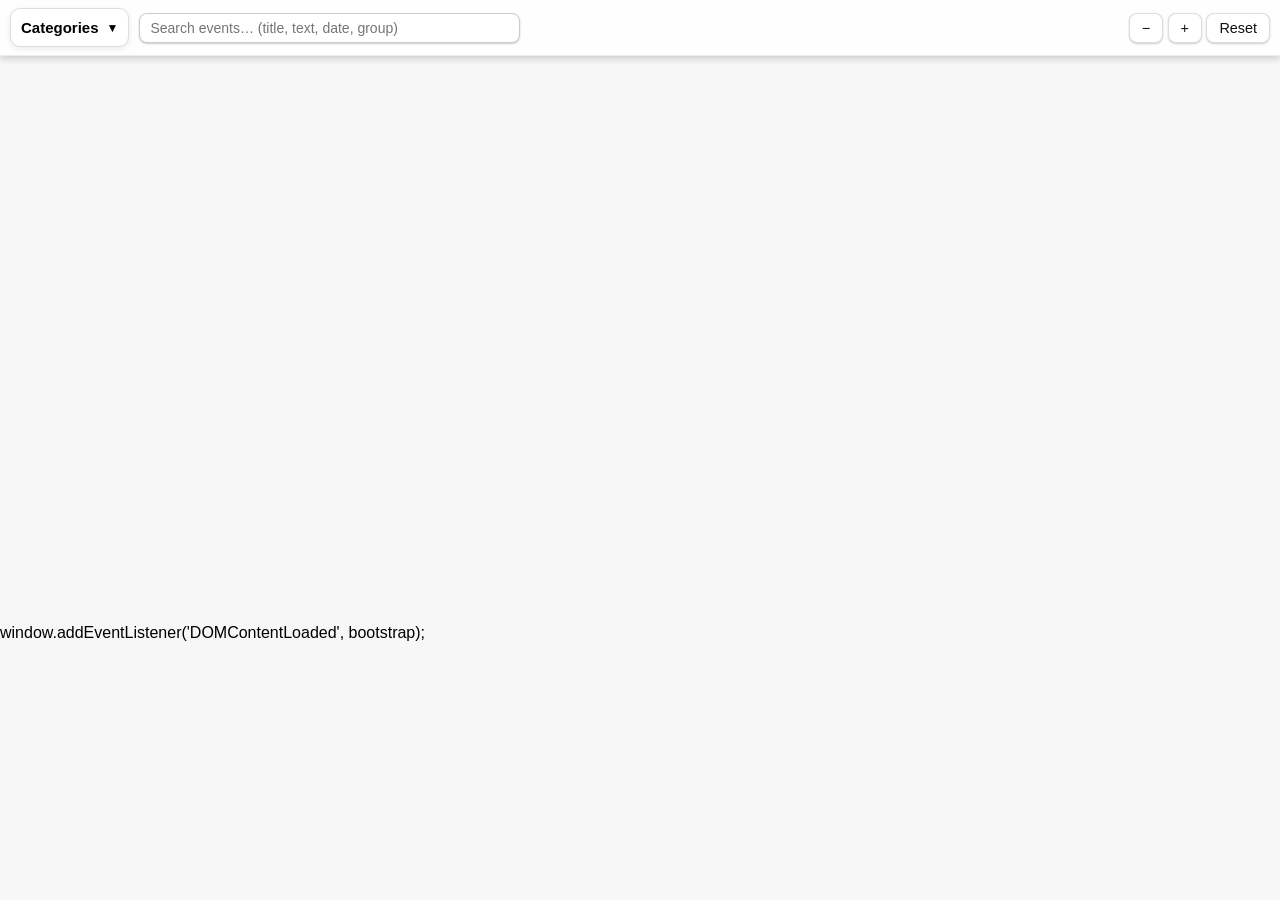
==== index.html @ 0591e359 "Update index.html" ====
<!doctype html>
<html lang="en">
<head>
  <meta charset="utf-8" />
  <title>History Timeline</title>
  <meta name="viewport" content="width=device-width, initial-scale=1" />
  <!-- Styles -->
 <link rel="stylesheet" href="style.css?v=6-patch5">
</head>
<body>

  <div id="timelineContainer">
    <!-- Toolbar sitting over the canvas -->
    <div class="timelineToolbar">
      <!-- Legend drop-down (controlled via JS as a fixed popover) -->
      <details class="legend-panel">
        <summary>Categories</summary>
        <div class="legend-content">
          <input id="legendSearch" type="text" placeholder="Filter categories…" />
          <div id="legend"></div>
        </div>
      </details>

      <!-- Search across events -->
      <input id="eventSearch" class="toolbarSearch" type="text"
             placeholder="Search events… (title, text, date, group)" />

      <div class="toolbarSpacer"></div>

      <!-- Zoom controls -->
      <div class="zoomGroup">
        <button id="zoomOut" class="ghost" aria-label="Zoom out">−</button>
        <button id="zoomIn" class="ghost" aria-label="Zoom in">+</button>
        <button id="resetZoom" class="ghost" aria-label="Reset">Reset</button>
      </div>
    </div>

    <!-- Main timeline canvas -->
    <canvas id="timelineCanvas"></canvas>
  </div>

  <!-- Event details panel -->
  <div id="detailsPanel" class="details hidden" aria-live="polite" aria-label="Event details">
    <button id="detailsClose" class="close" aria-label="Close">×</button>
    <div id="detailsContent"></div>
  </div>

  <!-- Hover tooltip (hidden by default) -->
  <div id="hoverTooltip" class="hoverTooltip" role="tooltip" aria-hidden="true"></div>

  <!-- Categories popover controller (fixed overlay for Edge + Android Chrome) -->
  <script>
  (function () {
    const panel   = document.querySelector('.legend-panel');
    if (!panel) return;

    const summary = panel.querySelector('summary');
    const content = panel.querySelector('.legend-content');
    if (!summary || !content) return;

    // Position the fixed popover just below the summary
    function positionPopover() {
      if (!content.classList.contains('popover-show')) return;

      const rect = summary.getBoundingClientRect();
      const pad  = 6; // gap between summary and popover
      const left = Math.round(rect.left);
      const top  = Math.round(rect.bottom + pad);

      content.style.left = `${left}px`;
      content.style.top  = `${top}px`;
    }

    function showPopover() {
      content.classList.add('popover-show');
      positionPopover();
    }
    function hidePopover() {
      content.classList.remove('popover-show');
      // move off-screen to avoid accidental overlap
      content.style.left = '-9999px';
      content.style.top  = '-9999px';
    }

    // Prevent native <details> toggle; control ourselves
    function toggleHandler(e) {
      e.preventDefault();
      e.stopPropagation();
      if (content.classList.contains('popover-show')) hidePopover();
      else showPopover();
    }

    // Use pointerdown for touch + mouse (Android Chrome friendly)
    summary.addEventListener('pointerdown', toggleHandler);
    // Also prevent native click toggling of <details>
    summary.addEventListener('click', (e) => { e.preventDefault(); e.stopPropagation(); });

    // Keep the popover anchored on scroll/resize
    const reposition = () => { positionPopover(); };
    window.addEventListener('scroll', reposition, { passive: true });
    window.addEventListener('resize', reposition);

    // Close when clicking outside the panel or the popover
    document.addEventListener('pointerdown', (e) => {
      if (!content.classList.contains('popover-show')) return;
      const inside = panel.contains(e.target) || content.contains(e.target);
      if (!inside) hidePopover();
    });

    // Optional: close on Escape
    document.addEventListener('keydown', (e) => {
      if (e.key === 'Escape' && content.classList.contains('popover-show')) {
        hidePopover();
      }
    });
  })
    
</script>
<script src="timeline.js?v=6-patch5"></script>
<script>
  async function bootstrap() {
    initScaleAndPan();
    events = await loadCsv('./timeline-data.csv?v=' + ASSET_VERSION);
    buildLegend();
    draw();
  }
  window.addEventListener('DOMContentLoaded', bootstrap);
</script>


window.addEventListener('DOMContentLoaded', bootstrap);

  </script>

</body>
---- style.css ----
/* ===========================
   Base variables & document
   =========================== */
:root {
  --bg:#f7f7f7;
  --ink:#000;
  --chip:#fff;
  --chip-b:#0001;
  --shadow:#0003;
  --accent:#222;
}

html, body { height:100%; }
body {
  margin: 0;
  background: var(--bg);
  font-family: Arial, sans-serif;
  color: var(--ink);
}

/* ===========================
   Layout containers
   =========================== */
#timelineContainer {
  position: relative;
  width: 100%;
  overflow: hidden;
}

/* Toolbar sitting over the canvas */
.timelineToolbar {
  position: absolute;      /* sits above the canvas */
  top: 0;
  left: 0;
  right: 0;
  display: flex;
  gap: 10px;
  align-items: center;
  padding: 8px 10px;
  background: rgba(255,255,255,0.92);
  border-bottom: 1px solid #0001;
  box-shadow: 0 2px 8px var(--shadow);
  z-index: 5;              /* above canvas */
  overflow: visible;       /* allow popover to render above toolbar */
}

/* Push canvas down so the toolbar doesn't overlap its top */
#timelineCanvas {
  width: 100%;
  height: 560px;
  display: block;
  margin-top: 64px; /* adjust if your toolbar height changes */
}

/* ===========================
   Zoom controls & spacing
   =========================== */
.toolbarSpacer { flex: 1; }

.zoomGroup button.ghost {
  padding: 6px 12px;
  font-size: .9rem;
  border: 1px solid #0002;
  background: #fff;
  color: #111;
  border-radius: 8px;
  cursor: pointer;
  box-shadow: 0 1px 2px var(--shadow);
}
.zoomGroup button.ghost:hover { background: #f3f3f3; }

/* ===========================
   Legend (toolbar & popover)
   =========================== */

/* Toolbar legend strip (if used elsewhere; keep overflow hidden by default) */
.legend { overflow-x: hidden; }

/* Chip visual */
.legend .chip {
  display: inline-flex;
  align-items: center;
  gap: 6px;
  background: var(--chip);
  border: 1px solid var(--chip-b);
  border-radius: 16px;
  padding: 4px 10px;
  box-shadow: 0 1px 2px var(--shadow);
  cursor: pointer;
  user-select: none;
}
.legend .chip.inactive {
  opacity: .45;
  filter: grayscale(.2) saturate(.8);
  text-decoration: line-through;
}
.legend .swatch {
  width: 12px;
  height: 12px;
  border-radius: 50%;
  border: 1px solid #0003;
}

/* Legend panel (anchor + heading) */
.legend-panel {
  border: 1px solid #ddd;
  border-radius: 10px;
  background: #fff;
  box-shadow: 0 2px 6px rgba(0,0,0,0.08);
  max-width: 280px;
  font-family: sans-serif;

  /* anchor behavior */
  position: relative;
  display: inline-block;
  vertical-align: top;
}

.legend-panel summary {
  font-weight: 600;
  font-size: 15px;
  padding: 10px;
  cursor: pointer;
  list-style: none;

  display: inline-flex;
  align-items: center;
  gap: 8px;
  margin: 0;
}
/* down/up chevron for visual hint (optional, not functional) */
.legend-panel summary::after {
  content: "▼";
  float: right;
  font-size: 12px;
}
.legend-panel[open] summary::after { content: "▲"; }

/* Remove native markers to avoid layout quirks */
.legend-panel summary::-webkit-details-marker { display: none; }
.legend-panel summary::marker { display: none; }

/* Popover panel (fixed overlay; controlled by JS via .popover-show) */
.legend-content {
  position: fixed;    /* detach from flow to prevent toolbar reflow */
  top: -9999px;       /* off-screen until positioned by JS */
  left: -9999px;
  z-index: 2000;
  width: 280px;

  max-height: 240px;
  overflow-y: auto;
  overflow-x: hidden;

  background: #fff;
  border: 1px solid #ddd;
  border-radius: 10px;
  box-shadow: 0 8px 24px rgba(0,0,0,.18);
  padding: 8px;

  display: none;      /* shown only when .popover-show is toggled */
}

/* Shown by JS controller */
.legend-content.popover-show { display: block; }

/* Neutralize native <details open> since we control the panel ourselves */
.legend-panel[open] .legend-content {
  display: none !important;
}

/* One-column list inside the popover */
#legendSearch {
  width: 100%;
  padding: 6px 8px;
  border-radius: 6px;
  border: 1px solid #ccc;
  margin-bottom: 8px;
  font-size: 14px;
}
.legend-content #legend {
  display: flex !important;
  flex-direction: column !important;
  flex-wrap: nowrap !important;

  /* Ensure the inner list does NOT create its own scrollbars */
  overflow: visible !important;
  max-height: none !important;
  max-width: 100% !important;
}
.legend-content .chip {
  width: 100%;
  box-sizing: border-box;
  white-space: normal;   /* wrap long labels */
}
.chip .swatch { margin-right: 8px; }
.chip .chip-icon { margin-right: 8px; }

/* ===========================
   Event details panel
   =========================== */
.details {
  position: fixed;
  right: 12px;
  top: 70px;
  width: min(360px, 92vw);
  max-height: calc(100vh - 100px);
  overflow: auto;
  background: #fff;
  border: 1px solid #0001;
  border-radius: 10px;
  box-shadow: 0 10px 24px var(--shadow);
  padding: 14px 16px 18px;
  z-index: 20; /* above canvas & toolbar */
}
.details.hidden { display: none; }
.details .close {
  position: absolute;
  top: 6px;
  right: 8px;
  width: 28px;
  height: 28px;
  border: none;
  border-radius: 50%;
  background: #f2f2f2;
  cursor: pointer;
  font-size: 18px;
  line-height: 28px;
}
.details h3 { margin: 4px 0 8px; font-size: 1.05rem; }
.details .meta { color: #555; font-size: 0.9rem; margin-bottom: 10px; }
.details .media img {
  width: 100%;
  height: auto;
  border-radius: 8px;
  box-shadow: 0 2px 8px #0002;
}

/* ===========================
   Bottom slider bar (if used)
   =========================== */
.panSliderBar {
  position: fixed;
  left: 0; right: 0; bottom: 0;
  padding: 10px 16px;
  background: rgba(255,255,255,.92);
  border-top: 1px solid #0002;
  box-shadow: 0 -6px 18px var(--shadow);
  display: flex;
  align-items: center;
  gap: 12px;
  z-index: 15;
}
.panSliderBar .panLabel { font-size: .9rem; }
#panSlider { flex: 1; height: 24px; }
.panValue { min-width: 80px; text-align: right; font-weight: 600; color: #111; }

/* ===========================
   Hover tooltip
   =========================== */
.hoverTooltip {
  position: fixed;
  z-index: 40;
  pointer-events: none;
  background: #111;
  color: #fff;
  font: 12px/1.4 sans-serif;
  padding: 6px 8px;
  border-radius: 6px;
  box-shadow: 0 6px 18px rgba(0,0,0,.22);
  transform: translate(-50%, -120%); /* sit above cursor */
  opacity: 0;                         /* default: hidden */
  transition: opacity .12s ease;
}
.hoverTooltip.show { opacity: 1; }

/* ===========================
   Responsive
   =========================== */
.toolbarSearch {
  width: clamp(220px, 28vw, 360px);
  padding: 6px 10px;
  border-radius: 8px;
  border: 1px solid #ccc;
  background: #fff;
  font-size: 14px;
  box-shadow: 0 1px 2px var(--shadow);
}
@media (max-width: 700px) {
  .toolbarSearch {
    width: min(54vw, 280px);
  }
}

/* Small screens: (close properly; add overrides if needed) */
@media (max-width: 480px) {
  /* You can add tighter paddings, reduced max-heights, etc., here. */
}

/* ===========================
   Optional: Floating reset button (if you keep it)
   =========================== */
.resetFloating {
  position: fixed;
  top: 10px;
  right: 12px;
  z-index: 30; /* above toolbar/details */
  padding: 6px 12px;
  font-size: .9rem;
  border: 1px solid #0002;
  border-radius: 8px;
  background: #fff;
  color: #111;
  box-shadow: 0  2px 8px var(--shadow);
  cursor: pointer;
}
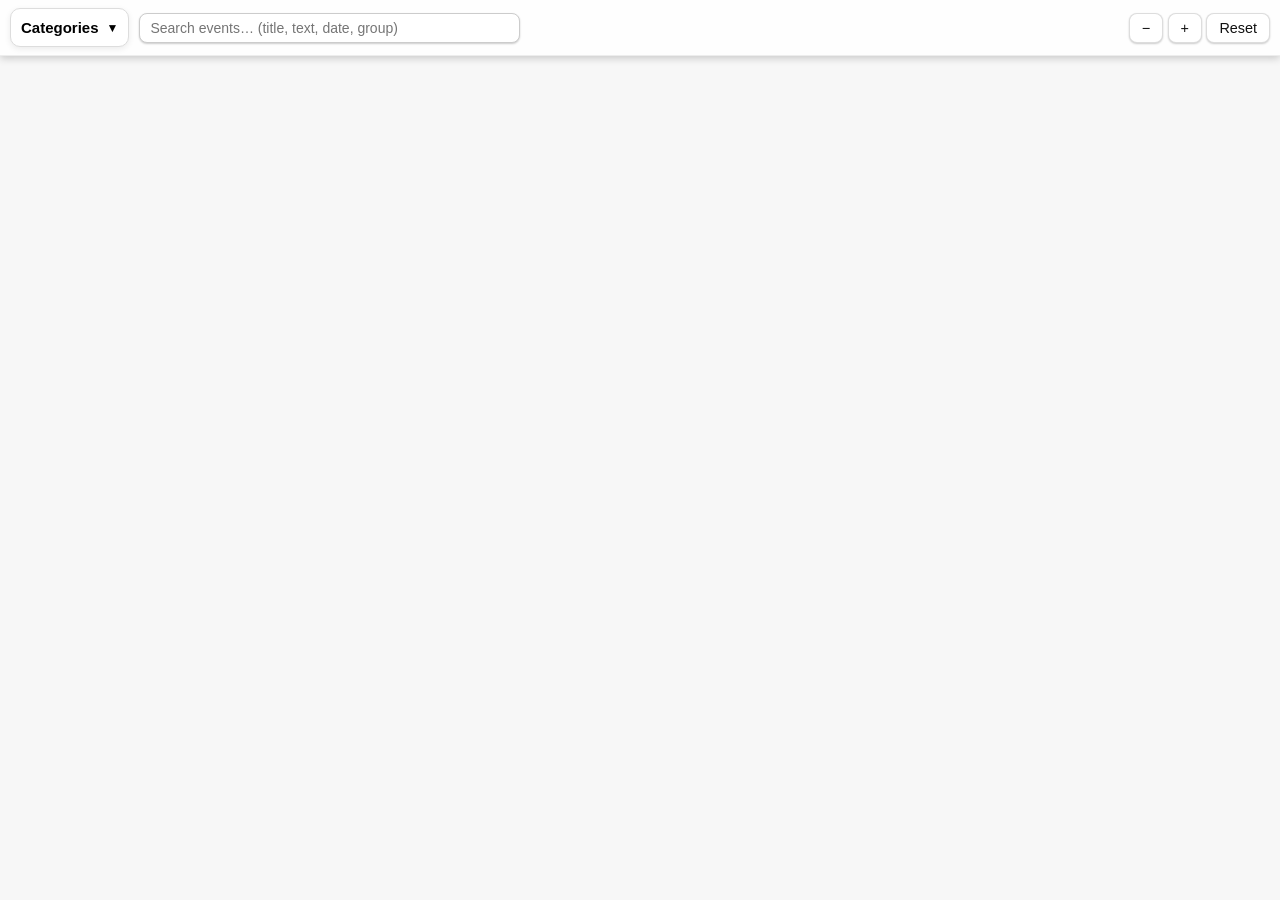
==== commit 30325479: "Update index.html" ====
--- a/index.html
+++ b/index.html
@@ -114,7 +114,7 @@
         hidePopover();
       }
     });
-  })
+  })();
     
 </script>
 <script src="timeline.js?v=6-patch5"></script>
@@ -128,10 +128,5 @@
   window.addEventListener('DOMContentLoaded', bootstrap);
 </script>
 
-
-window.addEventListener('DOMContentLoaded', bootstrap);
-
-  </script>
-
 </body>
 
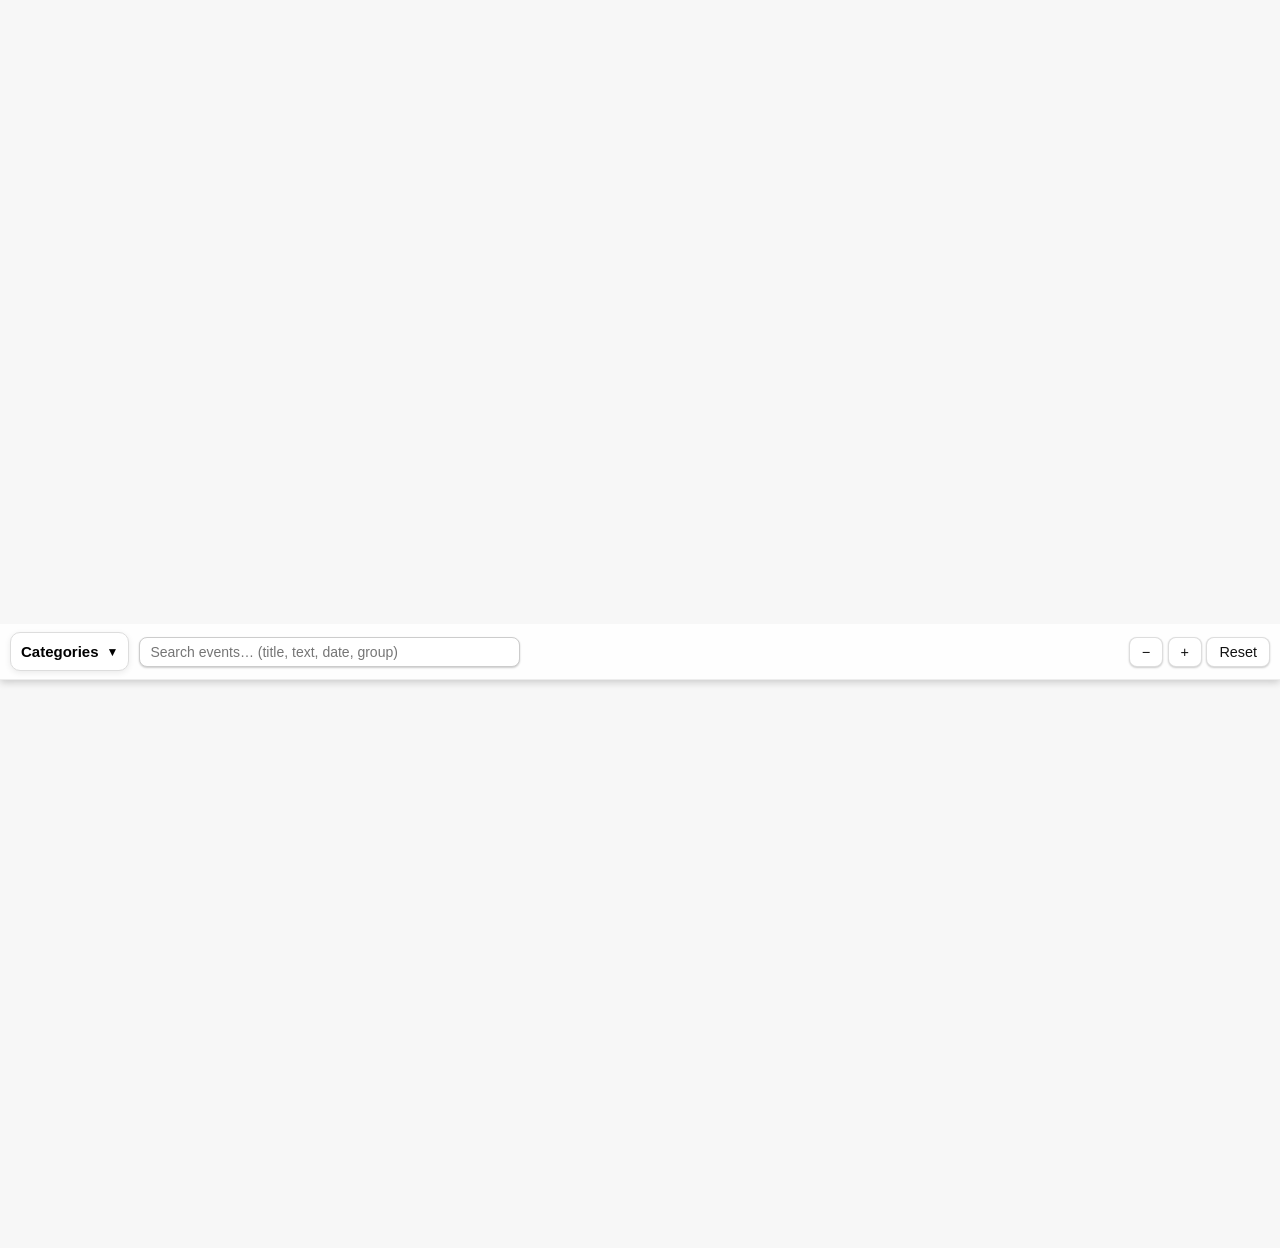
==== commit 07a62b2f: "Update index.html" ====
--- a/index.html
+++ b/index.html
@@ -6,9 +6,12 @@
   <title>History Timeline</title>
   <meta name="viewport" content="width=device-width, initial-scale=1" />
   <!-- Styles -->
- <link rel="stylesheet" href="style.css?v=6-patch5">
+ <link rel="stylesheet" href="./style.css?v=6-patch5">
 </head>
 <body>
+
+<canvas id="timelineCanvas"
+        style="width:100%; height:560px; display:block; margin-top:64px;"></canvas>
 
   <div id="timelineContainer">
     <!-- Toolbar sitting over the canvas -->
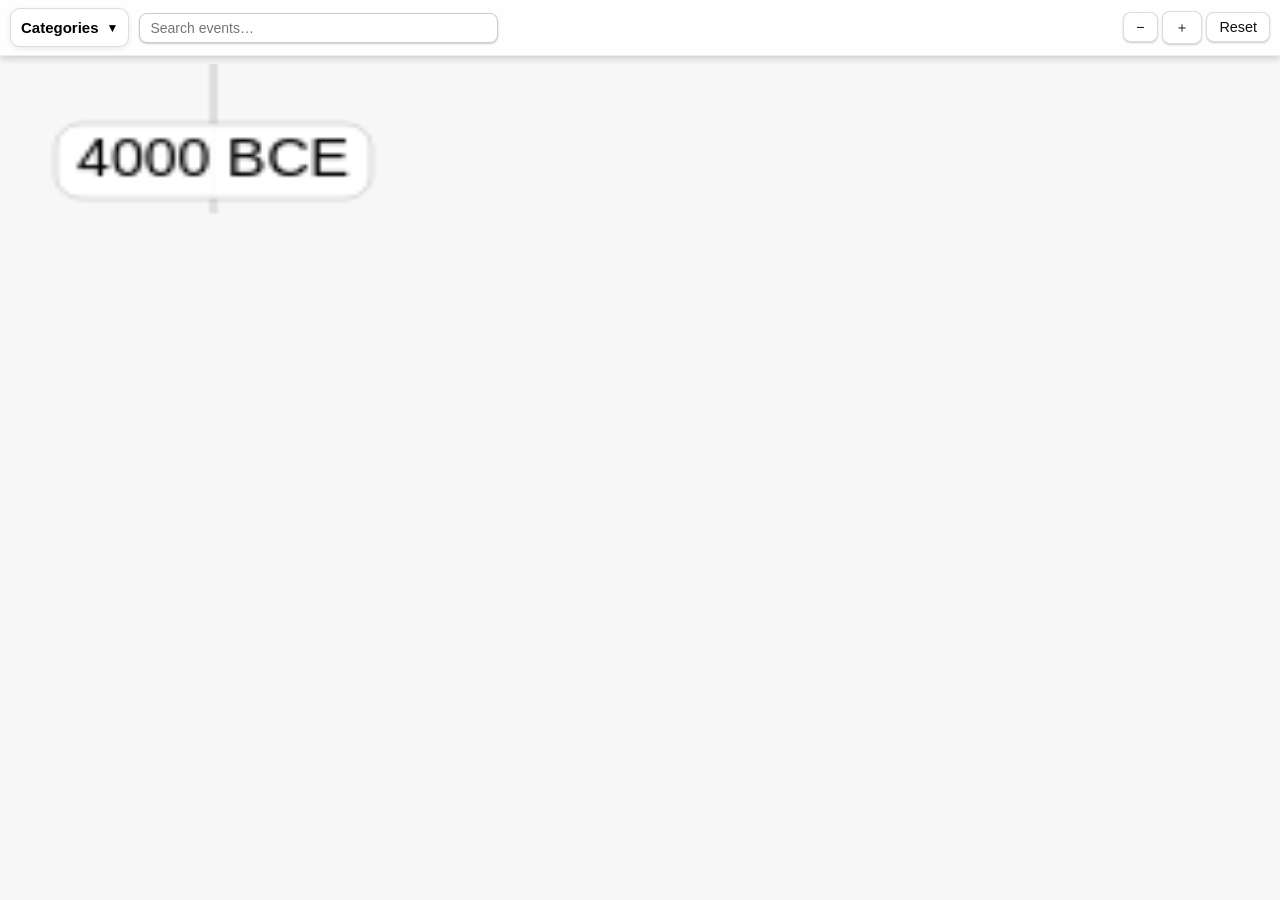
==== commit 8cab08b9: "Update index.html" ====
--- a/index.html
+++ b/index.html
@@ -5,131 +5,41 @@
   <meta charset="utf-8" />
   <title>History Timeline</title>
   <meta name="viewport" content="width=device-width, initial-scale=1" />
-  <!-- Styles -->
- <link rel="stylesheet" href="./style.css?v=6-patch5">
+  <link rel="stylesheet" href="style.css" />
 </head>
 <body>
-
-<canvas id="timelineCanvas"
-        style="width:100%; height:560px; display:block; margin-top:64px;"></canvas>
-
   <div id="timelineContainer">
-    <!-- Toolbar sitting over the canvas -->
     <div class="timelineToolbar">
-      <!-- Legend drop-down (controlled via JS as a fixed popover) -->
-      <details class="legend-panel">
+      <details class="legend-panel" id="legendPanel">
         <summary>Categories</summary>
-        <div class="legend-content">
-          <input id="legendSearch" type="text" placeholder="Filter categories…" />
+        <div class="legend-content" id="legendPopover">
+          <input id="legendSearch" type="search" placeholder="Filter categories…" />
           <div id="legend"></div>
         </div>
       </details>
 
-      <!-- Search across events -->
-      <input id="eventSearch" class="toolbarSearch" type="text"
-             placeholder="Search events… (title, text, date, group)" />
+      <input id="eventSearch" class="toolbarSearch" type="search" placeholder="Search events…" />
 
       <div class="toolbarSpacer"></div>
 
-      <!-- Zoom controls -->
       <div class="zoomGroup">
-        <button id="zoomOut" class="ghost" aria-label="Zoom out">−</button>
-        <button id="zoomIn" class="ghost" aria-label="Zoom in">+</button>
-        <button id="resetZoom" class="ghost" aria-label="Reset">Reset</button>
+        <button id="zoomOut" class="ghost">−</button>
+        <button id="zoomIn" class="ghost">＋</button>
+        <button id="resetZoom" class="ghost">Reset</button>
       </div>
     </div>
 
-    <!-- Main timeline canvas -->
     <canvas id="timelineCanvas"></canvas>
   </div>
 
-  <!-- Event details panel -->
-  <div id="detailsPanel" class="details hidden" aria-live="polite" aria-label="Event details">
+  <div id="hoverTooltip" class="hoverTooltip" role="tooltip" aria-hidden="true"></div>
+
+  <div id="detailsPanel" class="details hidden">
     <button id="detailsClose" class="close" aria-label="Close">×</button>
     <div id="detailsContent"></div>
   </div>
 
-  <!-- Hover tooltip (hidden by default) -->
-  <div id="hoverTooltip" class="hoverTooltip" role="tooltip" aria-hidden="true"></div>
-
-  <!-- Categories popover controller (fixed overlay for Edge + Android Chrome) -->
-  <script>
-  (function () {
-    const panel   = document.querySelector('.legend-panel');
-    if (!panel) return;
-
-    const summary = panel.querySelector('summary');
-    const content = panel.querySelector('.legend-content');
-    if (!summary || !content) return;
-
-    // Position the fixed popover just below the summary
-    function positionPopover() {
-      if (!content.classList.contains('popover-show')) return;
-
-      const rect = summary.getBoundingClientRect();
-      const pad  = 6; // gap between summary and popover
-      const left = Math.round(rect.left);
-      const top  = Math.round(rect.bottom + pad);
-
-      content.style.left = `${left}px`;
-      content.style.top  = `${top}px`;
-    }
-
-    function showPopover() {
-      content.classList.add('popover-show');
-      positionPopover();
-    }
-    function hidePopover() {
-      content.classList.remove('popover-show');
-      // move off-screen to avoid accidental overlap
-      content.style.left = '-9999px';
-      content.style.top  = '-9999px';
-    }
-
-    // Prevent native <details> toggle; control ourselves
-    function toggleHandler(e) {
-      e.preventDefault();
-      e.stopPropagation();
-      if (content.classList.contains('popover-show')) hidePopover();
-      else showPopover();
-    }
-
-    // Use pointerdown for touch + mouse (Android Chrome friendly)
-    summary.addEventListener('pointerdown', toggleHandler);
-    // Also prevent native click toggling of <details>
-    summary.addEventListener('click', (e) => { e.preventDefault(); e.stopPropagation(); });
-
-    // Keep the popover anchored on scroll/resize
-    const reposition = () => { positionPopover(); };
-    window.addEventListener('scroll', reposition, { passive: true });
-    window.addEventListener('resize', reposition);
-
-    // Close when clicking outside the panel or the popover
-    document.addEventListener('pointerdown', (e) => {
-      if (!content.classList.contains('popover-show')) return;
-      const inside = panel.contains(e.target) || content.contains(e.target);
-      if (!inside) hidePopover();
-    });
-
-    // Optional: close on Escape
-    document.addEventListener('keydown', (e) => {
-      if (e.key === 'Escape' && content.classList.contains('popover-show')) {
-        hidePopover();
-      }
-    });
-  })();
-    
-</script>
-<script src="timeline.js?v=6-patch5"></script>
-<script>
-  async function bootstrap() {
-    initScaleAndPan();
-    events = await loadCsv('./timeline-data.csv?v=' + ASSET_VERSION);
-    buildLegend();
-    draw();
-  }
-  window.addEventListener('DOMContentLoaded', bootstrap);
-</script>
-
+  <!-- Load the timeline logic after the DOM -->
+  <script src="timeline.js?v=6-patch5" defer></script>
 </body>
-
+</html>
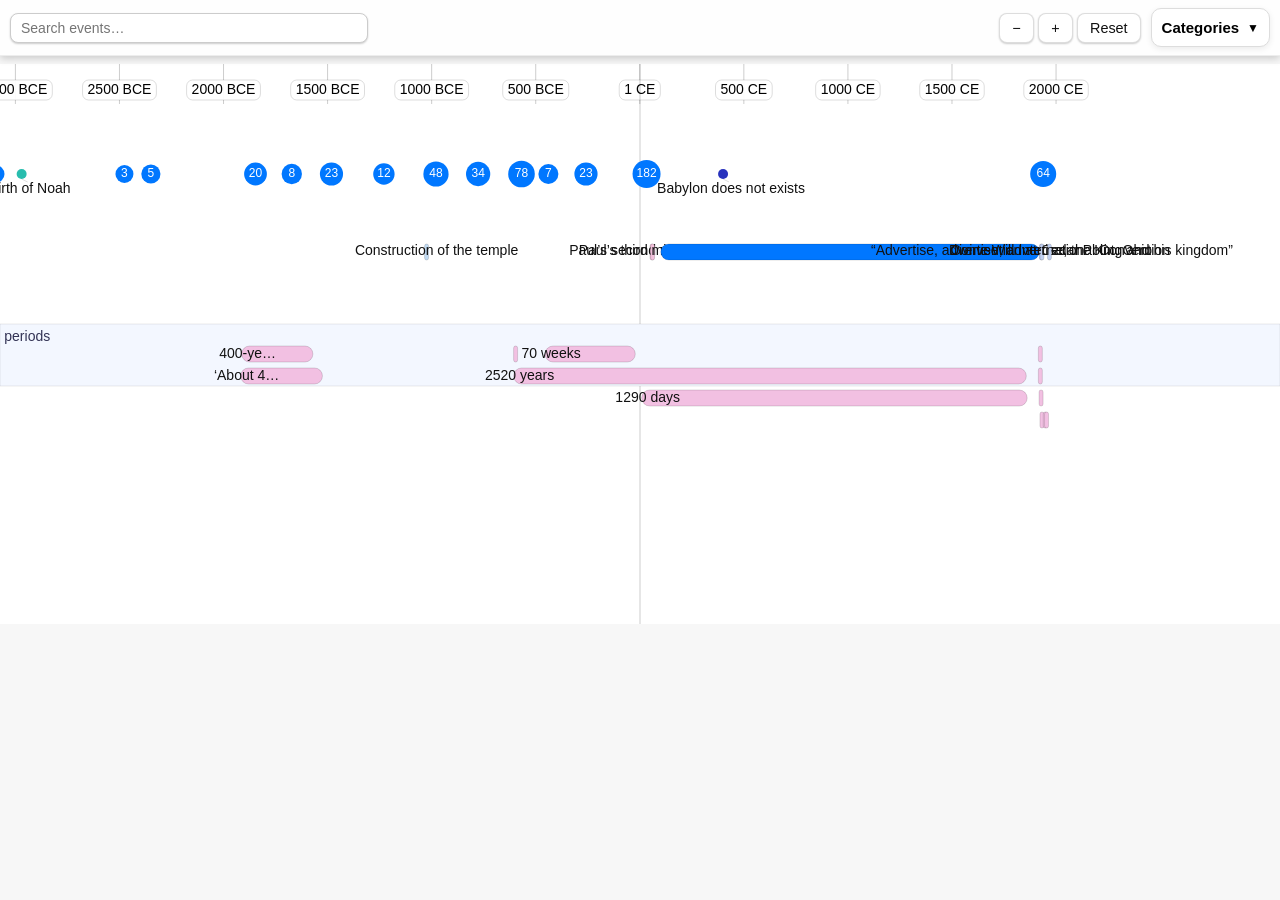
==== commit f0d95f49: "Update index.html" ====
--- a/index.html
+++ b/index.html
@@ -1,45 +1,71 @@
 
 <!doctype html>
 <html lang="en">
-<head>
-  <meta charset="utf-8" />
-  <title>History Timeline</title>
-  <meta name="viewport" content="width=device-width, initial-scale=1" />
-  <link rel="stylesheet" href="style.css" />
-</head>
-<body>
-  <div id="timelineContainer">
-    <div class="timelineToolbar">
-      <details class="legend-panel" id="legendPanel">
-        <summary>Categories</summary>
-        <div class="legend-content" id="legendPopover">
-          <input id="legendSearch" type="search" placeholder="Filter categories…" />
-          <div id="legend"></div>
+  <head>
+    <meta charset="utf-8" />
+    <meta
+      name="viewport"
+      content="width=device-width, initial-scale=1, user-scalable=no"
+    />
+
+    <!-- Styles -->
+    <link rel="stylesheet" href="style.css?v=6-patch5" />
+  </head>
+  <body>
+    <div id="timelineContainer">
+      <!-- Toolbar -->
+      <div class="timelineToolbar">
+        <!-- Event search field -->
+        <input
+          id="eventSearch"
+          class="toolbarSearch"
+          type="search"
+          placeholder="Search events…"
+          aria-label="Search events"
+        />
+
+        <div class="toolbarSpacer"></div>
+
+        <!-- Zoom controls -->
+        <div class="zoomGroup" aria-label="Zoom controls">
+          <button id="zoomOut" class="ghost" title="Zoom out">−</button>
+          <button id="zoomIn" class="ghost" title="Zoom in">+</button>
+          <button id="resetZoom" class="ghost" title="Reset view">Reset</button>
         </div>
-      </details>
 
-      <input id="eventSearch" class="toolbarSearch" type="search" placeholder="Search events…" />
+        <!-- Legend anchor (popover handled by JS) -->
+        <details class="legend-panel">
+          <summary aria-haspopup="true" aria-expanded="false">
+            <span style="font-weight:600">Categories</span>
+          </summary>
+        </details>
+      </div>
 
-      <div class="toolbarSpacer"></div>
+      <!-- Canvas (timeline) -->
+      <canvas id="timelineCanvas"></canvas>
 
-      <div class="zoomGroup">
-        <button id="zoomOut" class="ghost">−</button>
-        <button id="zoomIn" class="ghost">＋</button>
-        <button id="resetZoom" class="ghost">Reset</button>
+      <!-- Legend popover (fixed overlay controlled by JS) -->
+      <div id="legendPopover" class="legend-content" role="dialog" aria-label="Categories">
+        <input
+          id="legendSearch"
+          type="search"
+          placeholder="Filter categories…"
+          aria-label="Filter categories"
+        />
+        <div id="legend" class="legend"></div>
       </div>
+
+      <!-- Event details panel -->
+      <div id="detailsPanel" class="details hidden" aria-live="polite">
+        <button id="detailsClose" class="close" title="Close">×</button>
+        <div id="detailsContent"></div>
+      </div>
+
+      <!-- Optional hover tooltip target -->
+      <div id="hoverTooltip" class="hoverTooltip" aria-hidden="true"></div>
     </div>
 
-    <canvas id="timelineCanvas"></canvas>
-  </div>
-
-  <div id="hoverTooltip" class="hoverTooltip" role="tooltip" aria-hidden="true"></div>
-
-  <div id="detailsPanel" class="details hidden">
-    <button id="detailsClose" class="close" aria-label="Close">×</button>
-    <div id="detailsContent"></div>
-  </div>
-
-  <!-- Load the timeline logic after the DOM -->
-  <script src="timeline.js?v=6-patch5" defer></script>
-</body>
+    <!-- Script -->
+    <script defer src="timeline.js?v=6-patch5"></script>
+  </body>
 </html>
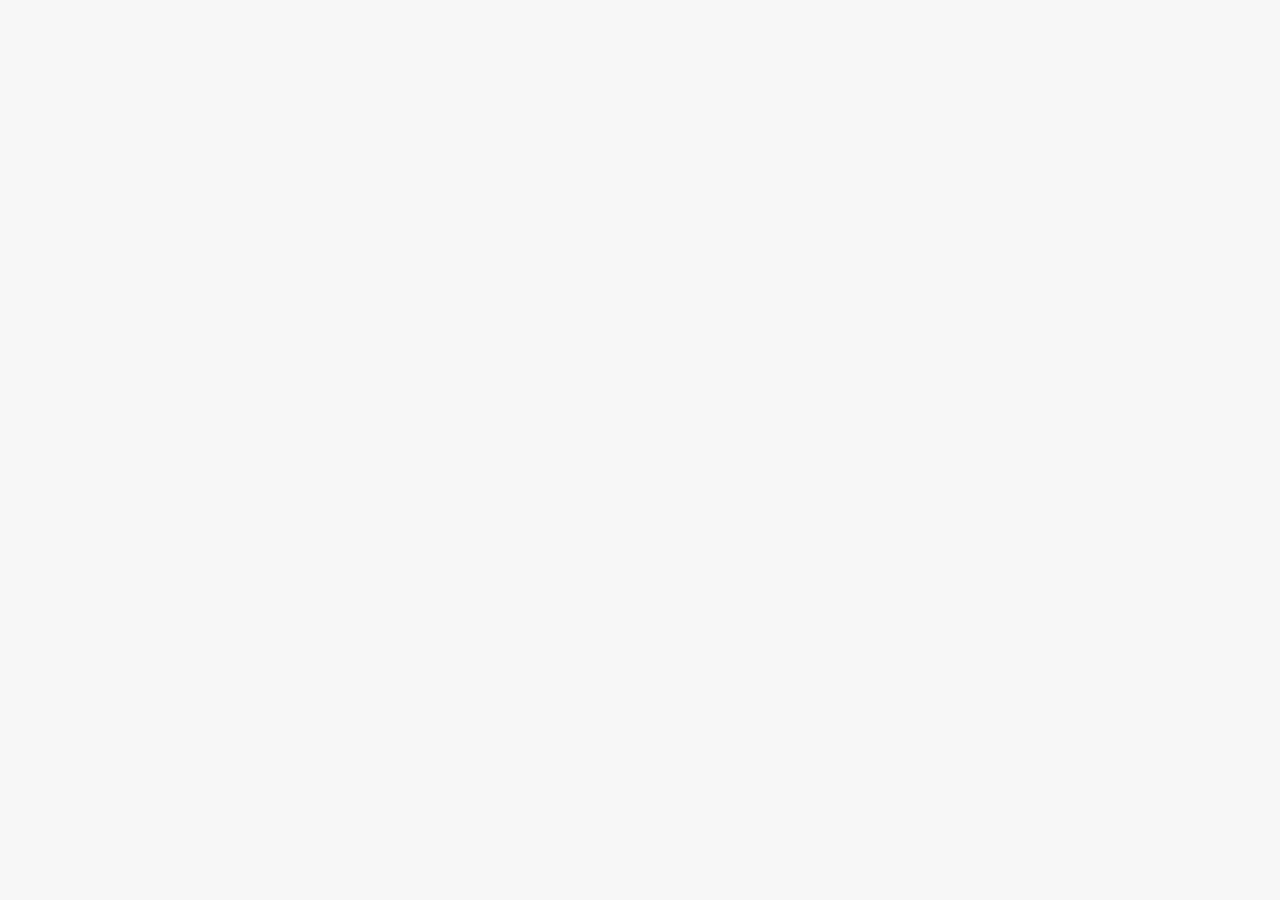
==== commit 1c5e9992: "Update index.html" ====
--- a/index.html
+++ b/index.html
@@ -33,16 +33,22 @@
           <button id="resetZoom" class="ghost" title="Reset view">Reset</button>
         </div>
 
-        <!-- Legend anchor (popover handled by JS) -->
-        <details class="legend-panel">
-          <summary aria-haspopup="true" aria-expanded="false">
-            <span style="font-weight:600">Categories</span>
-          </summary>
-        </details>
-      </div>
 
-      <!-- Canvas (timeline) -->
-      <canvas id="timelineCanvas"></canvas>
+<!-- Canvas (timeline) -->
+<canvas id="timelineCanvas"></canvas>
+
+<!-- Bottom legend dock: horizontally scrollable chip list -->
+<div id="legendDock" class="legendDock" role="navigation" aria-label="Categories">
+  <input
+    id="legendSearch"
+    type="search"
+    class="legendSearch"
+    placeholder="Filter categories…"
+    aria-label="Filter categories"
+  />
+  <div id="legend" class="legendStrip" aria-live="polite"></div>
+</div>
+
 
       <!-- Legend popover (fixed overlay controlled by JS) -->
       <div id="legendPopover" class="legend-content" role="dialog" aria-label="Categories">
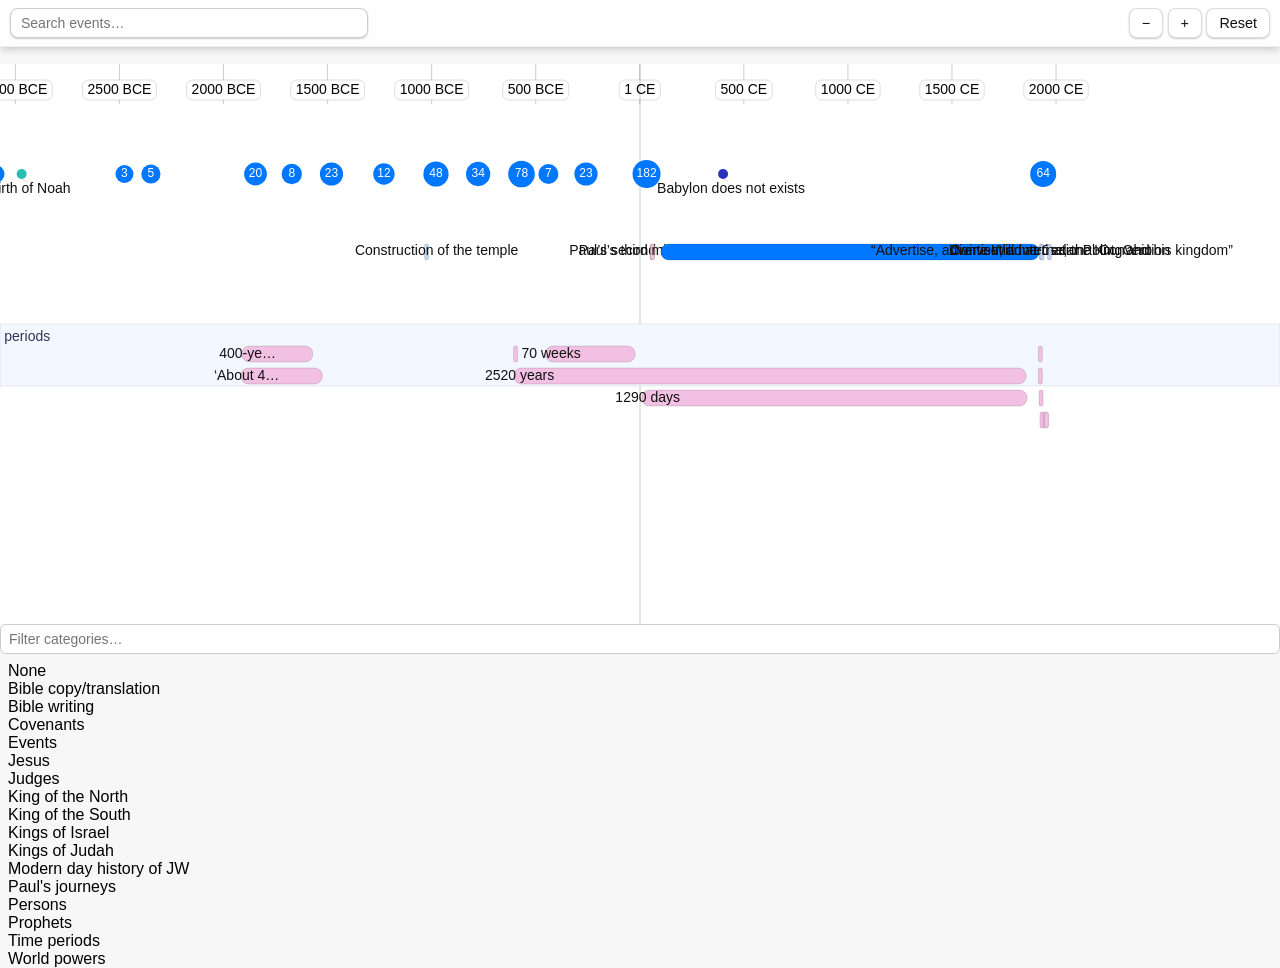
==== commit 060df006: "Update index.html" ====
--- a/index.html
+++ b/index.html
@@ -7,15 +7,15 @@
       name="viewport"
       content="width=device-width, initial-scale=1, user-scalable=no"
     />
+    <title>History Timeline</title>
 
     <!-- Styles -->
     <link rel="stylesheet" href="style.css?v=6-patch5" />
   </head>
   <body>
     <div id="timelineContainer">
-      <!-- Toolbar -->
-      <div class="timelineToolbar">
-        <!-- Event search field -->
+      <!-- Top toolbar -->
+      <div class="timelineToolbar" role="toolbar" aria-label="Timeline controls">
         <input
           id="eventSearch"
           class="toolbarSearch"
@@ -26,39 +26,26 @@
 
         <div class="toolbarSpacer"></div>
 
-        <!-- Zoom controls -->
         <div class="zoomGroup" aria-label="Zoom controls">
           <button id="zoomOut" class="ghost" title="Zoom out">−</button>
           <button id="zoomIn" class="ghost" title="Zoom in">+</button>
           <button id="resetZoom" class="ghost" title="Reset view">Reset</button>
         </div>
+      </div>
 
+      <!-- Canvas (timeline drawing surface) -->
+      <canvas id="timelineCanvas"></canvas>
 
-<!-- Canvas (timeline) -->
-<canvas id="timelineCanvas"></canvas>
-
-<!-- Bottom legend dock: horizontally scrollable chip list -->
-<div id="legendDock" class="legendDock" role="navigation" aria-label="Categories">
-  <input
-    id="legendSearch"
-    type="search"
-    class="legendSearch"
-    placeholder="Filter categories…"
-    aria-label="Filter categories"
-  />
-  <div id="legend" class="legendStrip" aria-live="polite"></div>
-</div>
-
-
-      <!-- Legend popover (fixed overlay controlled by JS) -->
-      <div id="legendPopover" class="legend-content" role="dialog" aria-label="Categories">
+      <!-- Bottom legend dock: horizontally scrollable category chips -->
+      <div id="legendDock" class="legendDock" role="navigation" aria-label="Categories">
         <input
           id="legendSearch"
           type="search"
+          class="legendSearch"
           placeholder="Filter categories…"
           aria-label="Filter categories"
         />
-        <div id="legend" class="legend"></div>
+        <div id="legend" class="legendStrip" aria-live="polite"></div>
       </div>
 
       <!-- Event details panel -->
@@ -72,6 +59,6 @@
     </div>
 
     <!-- Script -->
-    <script defer src="timeline.js?v=6-patch5"></script>
+    <script src="timeline.js?v=6-patch5" defer></script>
   </body>
 </html>
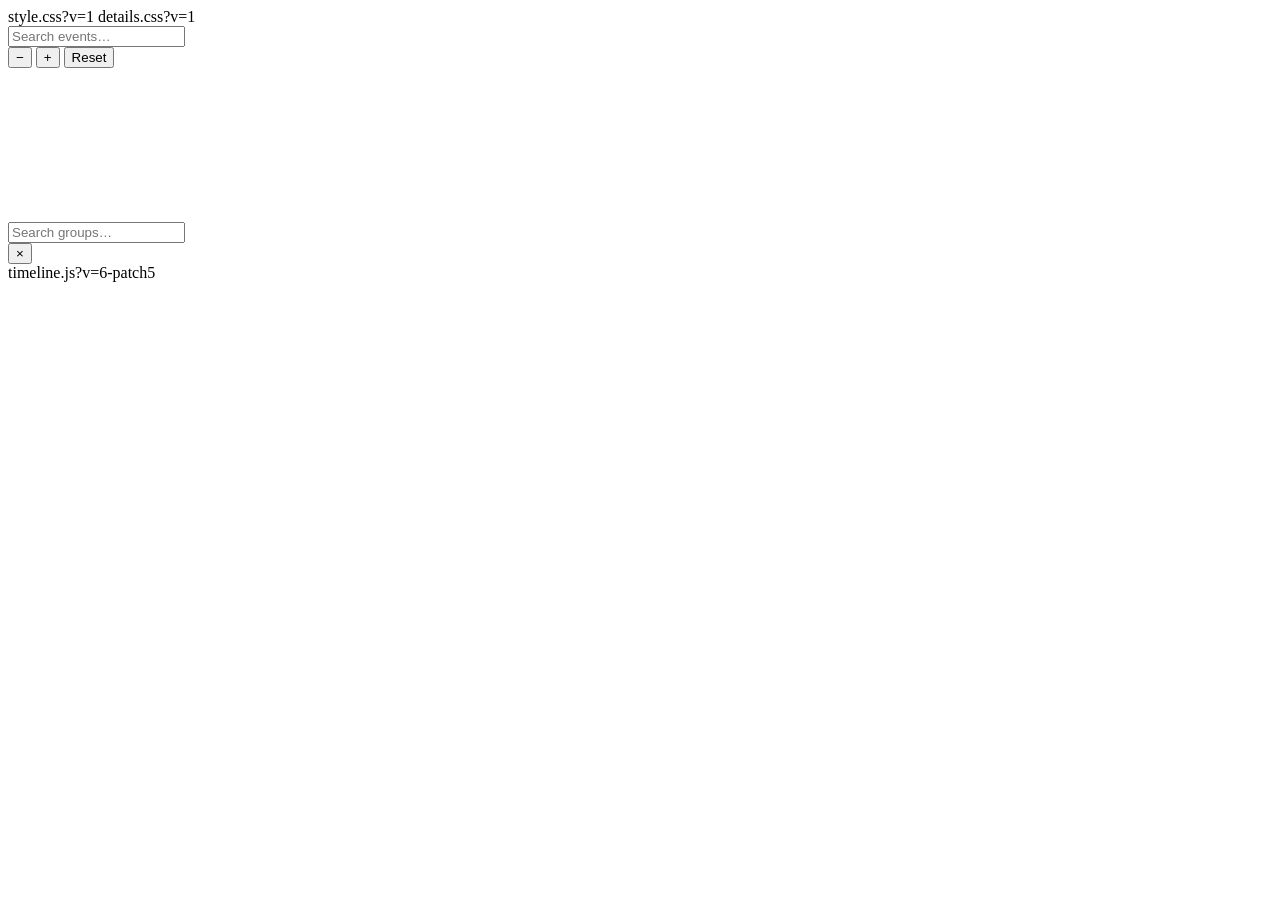
==== commit f49af79b: "Create index.html" ====
--- a/index.html
+++ b/index.html
@@ -1,64 +1,48 @@
 
 <!doctype html>
 <html lang="en">
-  <head>
-    <meta charset="utf-8" />
-    <meta
-      name="viewport"
-      content="width=device-width, initial-scale=1, user-scalable=no"
-    />
-    <title>History Timeline</title>
+<head>
+  <meta charset="utf-8" />
+  <title>History Timeline</title>
+  <meta name="viewport" content="width=device-width, initial-scale=1" />
 
-    <!-- Styles -->
-    <link rel="stylesheet" href="style.css?v=6-patch5" />
-  </head>
-  <body>
-    <div id="timelineContainer">
-      <!-- Top toolbar -->
-      <div class="timelineToolbar" role="toolbar" aria-label="Timeline controls">
-        <input
-          id="eventSearch"
-          class="toolbarSearch"
-          type="search"
-          placeholder="Search events…"
-          aria-label="Search events"
-        />
+  <!-- Main styles -->
+  style.css?v=1
 
-        <div class="toolbarSpacer"></div>
+  <!-- Details panel styles -->
+  details.css?v=1
 
-        <div class="zoomGroup" aria-label="Zoom controls">
-          <button id="zoomOut" class="ghost" title="Zoom out">−</button>
-          <button id="zoomIn" class="ghost" title="Zoom in">+</button>
-          <button id="resetZoom" class="ghost" title="Reset view">Reset</button>
-        </div>
-      </div>
+  <!-- Optional: legend button cosmetics -->
+  <!-- style.legend-buttons.css?v=1 -->
+</head>
+<body>
 
-      <!-- Canvas (timeline drawing surface) -->
-      <canvas id="timelineCanvas"></canvas>
+  <!-- Top toolbar: search + zoom controls -->
+  <div class="timelineToolbar">
+    <input id="eventSearch" class="toolbarSearch" type="search" placeholder="Search events…" />
+    <div class="zoomGroup">
+      <button id="zoomOut" class="ghost" aria-label="Zoom out">−</button>
+      <button id="zoomIn" class="ghost" aria-label="Zoom in">+</button>
+      <button id="resetZoom" class="ghost" aria-label="Reset view">Reset</button>
+    </div>
+  </div>
 
-      <!-- Bottom legend dock: horizontally scrollable category chips -->
-      <div id="legendDock" class="legendDock" role="navigation" aria-label="Categories">
-        <input
-          id="legendSearch"
-          type="search"
-          class="legendSearch"
-          placeholder="Filter categories…"
-          aria-label="Filter categories"
-        />
-        <div id="legend" class="legendStrip" aria-live="polite"></div>
-      </div>
+  <!-- Canvas (timeline rendering target) -->
+  <canvas id="timelineCanvas"></canvas>
 
-      <!-- Event details panel -->
-      <div id="detailsPanel" class="details hidden" aria-live="polite">
-        <button id="detailsClose" class="close" title="Close">×</button>
-        <div id="detailsContent"></div>
-      </div>
+  <!-- Bottom legend dock: group search + chips -->
+  <div class="legendDock">
+    <input id="legendSearch" class="toolbarSearch" type="search" placeholder="Search groups…" />
+    <div id="legend" class="legendStrip"></div>
+  </div>
 
-      <!-- Optional hover tooltip target -->
-      <div id="hoverTooltip" class="hoverTooltip" aria-hidden="true"></div>
-    </div>
+  <!-- Details panel (appears when clicking an event or a cluster circle) -->
+  <div id="detailsPanel" class="hidden" role="dialog" aria-modal="false" aria-labelledby="detailsTitle">
+    <button id="detailsClose" title="Close" aria-label="Close">×</button>
+    <div id="detailsContent"></div>
+  </div>
 
-    <!-- Script -->
-    <script src="timeline.js?v=6-patch5" defer></script>
-  </body>
+  <!-- Timeline logic -->
+  timeline.js?v=6-patch5</script>
+</body>
 </html>
